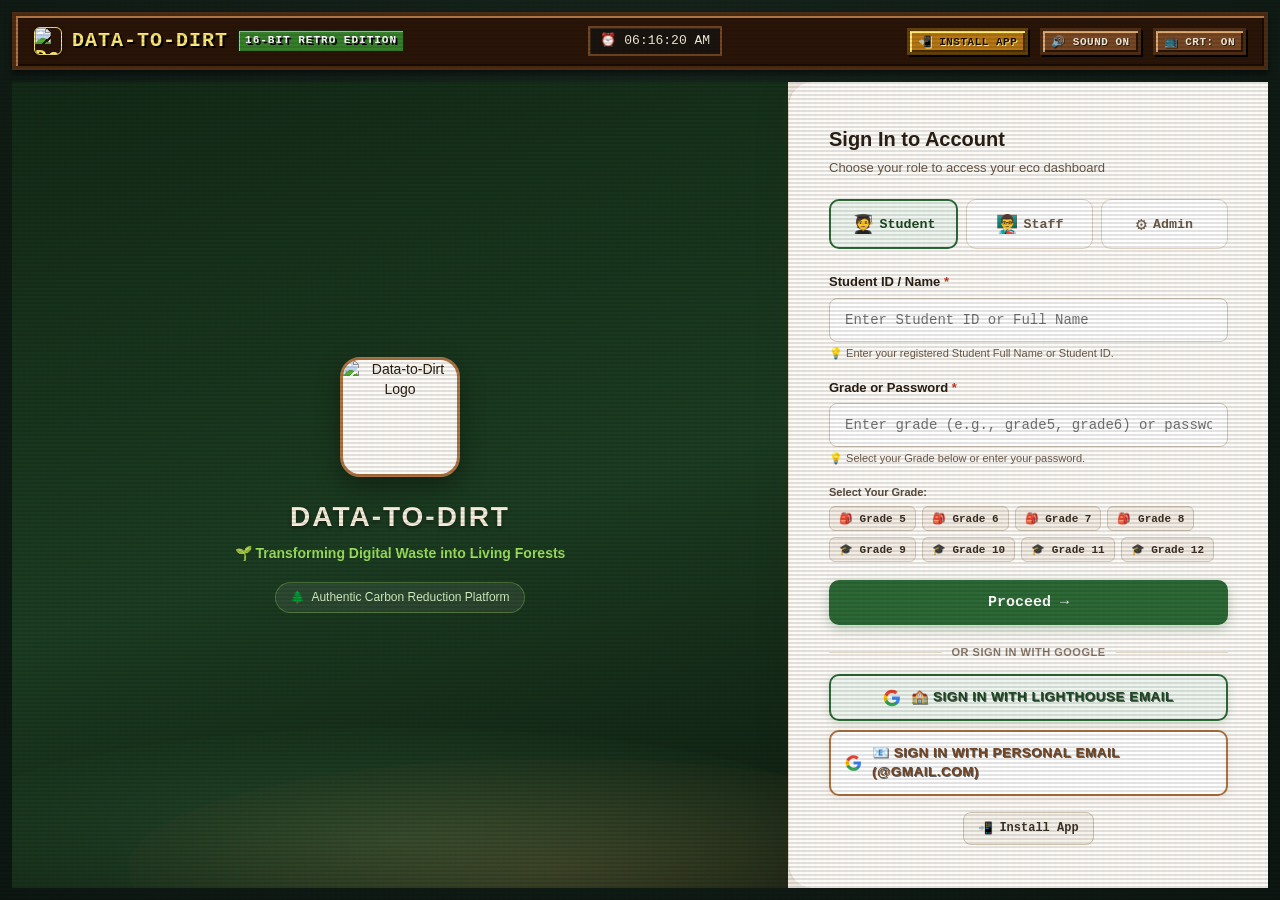
==== src/ui/index.html @ 3996cfb8 "revert(features): remove extra features (Keep-or-Sweep, Digital Smog Biome, Notes OCR, School Poolin" ====
<!DOCTYPE html>
<html lang="en">
<head>

  <meta charset="UTF-8" />
  <meta name="viewport" content="width=device-width, initial-scale=1.0" />
  <title>Data-to-Dirt — Retro Dark Data Gamification</title>
  
  <!-- PWA Meta Tags -->
  <link rel="manifest" href="/manifest.json" />
  <meta name="theme-color" content="#1a1c23" />
  <meta name="mobile-web-app-capable" content="yes" />
  <meta name="apple-mobile-web-app-capable" content="yes" />
  <meta name="apple-mobile-web-app-status-bar-style" content="black-translucent" />
  <meta name="apple-mobile-web-app-title" content="Data2Dirt" />
  <link rel="apple-touch-icon" href="/icons/icon-192x192.png" />
  <link rel="apple-touch-icon" sizes="192x192" href="/icons/icon-192x192.png" />
  <link rel="apple-touch-icon" sizes="512x512" href="/icons/icon-512x512.png" />
  <script>
    window.deferredInstallPrompt = null;
    window.addEventListener('beforeinstallprompt', (e) => {
      e.preventDefault();
      window.deferredInstallPrompt = e;
      console.log('[+] beforeinstallprompt captured early');
      if (window.DataToDirt) {
        window.DataToDirt.showInstallButtons(true);
      }
    });

    // Global XSS Sanitization Helper
    window.escapeHtml = function(str) {
      if (str === null || str === undefined) return '';
      return String(str)
        .replace(/&/g, '&amp;')
        .replace(/</g, '&lt;')
        .replace(/>/g, '&gt;')
        .replace(/"/g, '&quot;')
        .replace(/'/g, '&#39;');
    };

    // Automatic cache busting & version synchronization
    const APP_VERSION = 'v=1.8.3';
    try {
      if (localStorage.getItem('d2d_cached_build') !== APP_VERSION) {
        if ('caches' in window) {
          caches.keys().then(keys => Promise.all(keys.map(k => caches.delete(k))));
        }
        localStorage.setItem('d2d_cached_build', APP_VERSION);
      }
    } catch (_) {}

    if ('serviceWorker' in navigator) {
      let refreshing = false;
      navigator.serviceWorker.addEventListener('controllerchange', () => {
        if (!refreshing) {
          refreshing = true;
          window.location.reload();
        }
      });
      navigator.serviceWorker.register('/sw.js').then(reg => {
        console.log('Service Worker registered', reg);
        reg.update();
      }).catch(err => {
        console.warn('Service Worker registration failed', err);
      });
    }
  </script>

  <!-- Retro Pixel-Art Stylesheets -->
  <link rel="stylesheet" href="css/retro_base.css?v=1.8.3" />
  <link rel="stylesheet" href="css/stardew.css?v=1.8.3" />
  <link rel="stylesheet" href="css/animations.css?v=1.8.3" />
</head>
<body>

  <!-- Fullscreen Particle Effects Layer (60fps Canvas2D) -->
  <canvas id="particle-canvas" style="position: fixed; top: 0; left: 0; width: 100vw; height: 100vh; pointer-events: none; z-index: 4000;"></canvas>

  <!-- CRT Scanlines Overlay -->
  <div id="scanlines-overlay" class="scanlines-overlay"></div>

  <!-- Master Application Container -->
  <div id="app-container">

    <!-- Top Retro Wooden Navigation & Status Header -->
    <header class="retro-header-bar">
      
      <!-- Brand Title & Tagline -->
      <div class="app-title">
        <img src="/logo.png" alt="Data-to-Dirt Logo" style="width: 28px; height: 28px; border-radius: 6px; object-fit: cover; border: 1.5px solid var(--c-gold-shine); box-shadow: 0 2px 4px rgba(0,0,0,0.4);" />
        <span>DATA-TO-DIRT</span>
        <span class="app-title-badge">16-BIT RETRO EDITION</span>
        <span id="header-role-badge" style="display: none; font-size: 11px; font-weight: 600; padding: 3px 12px; border-radius: 20px; background: linear-gradient(135deg, #2d6a36, #439352); color: #fff; letter-spacing: 0.5px; margin-left: 8px; box-shadow: 0 2px 6px rgba(45,106,54,0.3); font-family: var(--font-retro, monospace);">STUDENT VIEW</span>
      </div>

      <!-- Center Status: Clock -->
      <div class="stat-pill" id="retro-clock">
        ⏰ 12:00:00 PM
      </div>

      <!-- Right Header Actions -->
      <div class="header-actions">
        <!-- Navigation Switches (Controlled strictly by DataToDirtApp.updateNavigation per authenticated role) -->
        <button class="retro-btn retro-btn-gold retro-btn-sm" id="nav-student-view" style="display: none;">
          🎒 Student
        </button>
        <button class="retro-btn retro-btn-wood retro-btn-sm" id="nav-teacher-view" style="display: none;">
          📋 Teacher
        </button>
        <button class="retro-btn retro-btn-wood retro-btn-sm" id="nav-admin-view" style="display: none;">
          ⚙️ Admin
        </button>
        <button class="retro-btn retro-btn-wood retro-btn-sm" id="nav-analytics-view" style="display: none;">
          📊 Analytics
        </button>
        
        <button class="retro-btn retro-btn-wood retro-btn-sm" id="nav-student-password-btn" style="display: none;" title="Change Account Password">
          🔑 Password
        </button>
        <button class="retro-btn retro-btn-danger retro-btn-sm" id="nav-logout-btn" style="display: none;">
          🚪 Logout
        </button>

        <!-- Install PWA App Button -->
        <button class="retro-btn retro-btn-gold retro-btn-sm" id="nav-install-btn" title="Download & Install App" style="display: none;">
          📲 Install App
        </button>

        <!-- Setting Toggles -->
        <button class="retro-btn retro-btn-wood retro-btn-sm" id="btn-toggle-sound" title="Toggle Chiptune Audio Synth">
          🔊 Sound On
        </button>
        <button class="retro-btn retro-btn-wood retro-btn-sm" id="btn-toggle-scanlines" title="Toggle CRT Scanlines">
          📺 CRT: On
        </button>
      </div>

    </header>

    <!-- Dynamic Viewport Area -->
    <main id="view-content" style="flex: 1; overflow: hidden; position: relative;">
      <!-- Views dynamically mounted here by app.js -->
    </main>

  </div>

  <!-- Google Identity Services -->
  <script async defer src="https://accounts.google.com/gsi/client"></script>

  <!-- Core JavaScript Modules (Zero external CDN/npm dependencies) -->
  <script src="js/audio.js?v=1.8.3"></script>
  <script src="js/particles.js?v=1.8.3"></script>
  <script src="js/tree.js?v=1.8.3"></script>
  <script src="js/views/login.js?v=1.8.3"></script>
  <script src="js/views/student.js?v=1.8.3"></script>
  <script src="js/views/teacher.js?v=1.8.3"></script>
  <script src="js/views/admin.js?v=1.8.3"></script>
  <script src="js/views/analytics.js?v=1.8.3"></script>
  <script src="js/app.js?v=1.8.3"></script>

  <!-- Cloudflare Web Analytics -->
  <script defer src='https://static.cloudflareinsights.com/beacon.min.js' data-cf-beacon='{"token": "e6109200065b45a5a014b35a0fa142c4", "spa": true}'></script>
  <!-- End Cloudflare Web Analytics -->

</body>
</html>
---- src/ui/css/retro_base.css ----
/* ==============================================================================
   DATA-TO-DIRT — Retro Base Stylesheet & Color Palette
   Stardew Valley / Celeste 16-bit earthen and alpine aesthetic
   ============================================================================== */

:root {
  /* Earthen & Wood Hues (Stardew Valley Farmstead) */
  --c-dark-wood: #2a1508;
  --c-wood-border: #4d2d14;
  --c-wood-medium: #784824;
  --c-wood-highlight: #b07542;
  --c-wood-light: #e0ac75;

  /* Parchment Surfaces & Ink */
  --c-parchment-bg: #f8f1de;
  --c-parchment-inset: #ebdcb9;
  --c-parchment-border: #9c7b50;
  --c-ink-text: #2c1e11;
  --c-ink-muted: #5e4630;
  --c-ink-light: #8a6a4d;

  /* Eco Forest & Canopy Greens */
  --c-forest-deep: #112915;
  --c-forest-dark: #1e4a23;
  --c-eco-green: #37802b;
  --c-eco-leaf: #5cb339;
  --c-eco-sprout: #9be05c;
  --c-eco-glow: #e2f7b0;

  /* Earthen Forest Night & Accents */
  --c-celeste-deep: #0d1712;
  --c-celeste-night: #16261d;
  --c-celeste-slate: #384666;
  --c-celeste-cloud: #6882a8;
  --c-celeste-ice: #a8cae6;
  --c-celeste-snow: #e6f3fc;

  /* Brass & Gold Trim */
  --c-brass-dark: #63400d;
  --c-brass-mid: #b87714;
  --c-brass-bright: #e8a72b;
  --c-gold-shine: #ffea78;

  /* Action & Status Accents */
  --c-danger-red: #a82424;
  --c-danger-bright: #e04848;
  --c-warning-amber: #d97725;
  --c-info-cyan: #2288a6;

  /* Dimensions */
  --font-retro: "Courier New", "Lucida Console", "VT323", Monaco, monospace;
}

/* Crisp Retro Pixel Rendering Engine */
* {
  box-sizing: border-box;
  margin: 0;
  padding: 0;
  image-rendering: -webkit-optimize-contrast;
  image-rendering: crisp-edges;
  image-rendering: pixelated;
  user-select: none;
  -webkit-user-select: none;
}

input, textarea, select, button {
  user-select: text;
  -webkit-user-select: text;
  font-family: var(--font-retro);
}

body {
  background-color: var(--c-celeste-deep);
  color: var(--c-ink-text);
  font-family: var(--font-retro);
  font-size: 14px;
  line-height: 1.4;
  height: 100vh;
  width: 100vw;
  overflow: hidden;
  display: flex;
  flex-direction: column;
}

/* CRT Scanlines Overlay (Toggleable) */
.scanlines-overlay {
  pointer-events: none;
  position: fixed;
  top: 0;
  left: 0;
  width: 100vw;
  height: 100vh;
  background: linear-gradient(
    rgba(18, 16, 16, 0) 50%, 
    rgba(0, 0, 0, 0.18) 50%
  ), linear-gradient(
    90deg,
    rgba(255, 0, 0, 0.02),
    rgba(0, 255, 0, 0.01),
    rgba(0, 0, 255, 0.02)
  );
  background-size: 100% 4px, 6px 100%;
  z-index: 9999;
  opacity: 0.6;
}

.scanlines-overlay.disabled {
  display: none;
}

/* Retro Custom Scrollbar */
::-webkit-scrollbar {
  width: 12px;
  height: 12px;
}

::-webkit-scrollbar-track {
  background: var(--c-wood-border);
  border: 2px solid var(--c-dark-wood);
}

::-webkit-scrollbar-thumb {
  background: var(--c-wood-highlight);
  border: 2px solid var(--c-wood-light);
  box-shadow: inset 1px 1px 0px var(--c-gold-shine), inset -1px -1px 0px var(--c-dark-wood);
}

::-webkit-scrollbar-thumb:hover {
  background: var(--c-brass-bright);
}
---- src/ui/css/stardew.css ----
/* ==============================================================================
   DATA-TO-DIRT — Stardew Valley & Celeste Retro Frame Styles
   Wooden borders, parchment surfaces, brass rivets, pixelated buttons & badges
   ============================================================================== */

/* Master Application Shell Container */
#app-container {
  display: flex;
  flex-direction: column;
  width: 100%;
  height: 100%;
  background: radial-gradient(circle at 50% 20%, var(--c-celeste-night) 0%, var(--c-celeste-deep) 100%);
  padding: 12px;
  gap: 12px;
  position: relative;
  overflow: hidden;
}

/* Stardew Valley Wooden Frame Card */
.retro-card {
  background-color: var(--c-parchment-bg);
  color: var(--c-ink-text);
  border: 4px solid var(--c-wood-border);
  box-shadow: 
    inset 3px 3px 0px var(--c-wood-light),
    inset -3px -3px 0px var(--c-wood-medium),
    4px 4px 0px rgba(0, 0, 0, 0.55);
  position: relative;
  border-radius: 0;
  padding: 16px;
}

/* Brass Corner Rivets on Cards */
.retro-card::before,
.retro-card::after {
  content: "";
  position: absolute;
  width: 8px;
  height: 8px;
  background: var(--c-brass-bright);
  border: 1px solid var(--c-brass-dark);
  box-shadow: inset 1px 1px 0px var(--c-gold-shine), inset -1px -1px 0px var(--c-dark-wood);
  z-index: 10;
}

.retro-card::before {
  top: 4px;
  left: 4px;
}

.retro-card::after {
  bottom: 4px;
  right: 4px;
}

/* Inset Parchment Well / Panel */
.retro-inset {
  background-color: var(--c-parchment-inset);
  border: 3px solid var(--c-parchment-border);
  box-shadow: 
    inset 2px 2px 4px rgba(44, 30, 17, 0.35),
    1px 1px 0px rgba(255, 255, 255, 0.4);
  padding: 12px;
  border-radius: 0;
}

/* Retro Pixel Header Banner */
.retro-header-bar {
  display: flex;
  justify-content: space-between;
  align-items: center;
  background-color: var(--c-dark-wood);
  border: 4px solid var(--c-wood-border);
  box-shadow: 
    inset 2px 2px 0px var(--c-wood-highlight),
    inset -2px -2px 0px #180c04,
    0 4px 6px rgba(0, 0, 0, 0.5);
  padding: 10px 18px;
  color: var(--c-gold-shine);
}

.app-title {
  display: flex;
  align-items: center;
  gap: 10px;
  font-size: 20px;
  font-weight: bold;
  letter-spacing: 1px;
  text-shadow: 2px 2px 0px #000;
}

.app-title-badge {
  background: var(--c-eco-green);
  color: #fff;
  font-size: 11px;
  padding: 2px 6px;
  border: 1px solid var(--c-forest-deep);
  box-shadow: inset 1px 1px 0 var(--c-eco-sprout);
}

/* Header Action Controls */
.header-actions {
  display: flex;
  align-items: center;
  gap: 12px;
}

/* Top Stats Pills */
.stat-pill {
  display: flex;
  align-items: center;
  gap: 6px;
  background: #19140f;
  border: 2px solid var(--c-wood-medium);
  padding: 4px 10px;
  font-size: 13px;
  color: var(--c-parchment-bg);
  box-shadow: inset 1px 1px 0 #33261a;
}

.stat-pill .icon {
  font-size: 14px;
}

.stat-pill .value {
  color: var(--c-gold-shine);
  font-weight: bold;
}

/* Stardew Retro Button Base */
.retro-btn {
  display: inline-flex;
  align-items: center;
  justify-content: center;
  gap: 6px;
  padding: 8px 14px;
  font-size: 13px;
  font-weight: bold;
  text-transform: uppercase;
  letter-spacing: 0.5px;
  cursor: pointer;
  border: 3px solid var(--c-wood-border);
  border-radius: 0;
  transition: none; /* Instant pixel transition */
  outline: none;
  position: relative;
  text-shadow: 1px 1px 0px rgba(0, 0, 0, 0.6);
}

.retro-btn:active {
  transform: translate(2px, 2px);
  box-shadow: none !important;
}

/* Button Variants */
.retro-btn-wood {
  background: var(--c-wood-medium);
  color: var(--c-parchment-bg);
  box-shadow: 
    inset 2px 2px 0px var(--c-wood-light),
    inset -2px -2px 0px var(--c-dark-wood),
    2px 2px 0px #000;
}
.retro-btn-wood:hover {
  background: var(--c-wood-highlight);
}

.retro-btn-green {
  background: var(--c-eco-green);
  color: #ffffff;
  border-color: var(--c-forest-deep);
  box-shadow: 
    inset 2px 2px 0px var(--c-eco-sprout),
    inset -2px -2px 0px var(--c-forest-dark),
    2px 2px 0px #000;
}
.retro-btn-green:hover {
  background: var(--c-eco-leaf);
}

.retro-btn-gold {
  background: var(--c-brass-mid);
  color: #1a1005;
  text-shadow: 1px 1px 0px var(--c-gold-shine);
  border-color: var(--c-brass-dark);
  box-shadow: 
    inset 2px 2px 0px var(--c-gold-shine),
    inset -2px -2px 0px #4d3008,
    2px 2px 0px #000;
}
.retro-btn-gold:hover {
  background: var(--c-brass-bright);
}

.retro-btn-danger {
  background: var(--c-danger-red);
  color: #ffffff;
  border-color: #591111;
  box-shadow: 
    inset 2px 2px 0px #ff7b7b,
    inset -2px -2px 0px #420808,
    2px 2px 0px #000;
}
.retro-btn-danger:hover {
  background: var(--c-danger-bright);
}

.retro-btn-sm {
  padding: 4px 8px;
  font-size: 11px;
}

/* Pixel Progress Bar (Stardew EXP Bar Style) */
.pixel-progress-wrap {
  display: flex;
  flex-direction: column;
  gap: 4px;
}

.pixel-progress-label {
  display: flex;
  justify-content: space-between;
  font-size: 12px;
  font-weight: bold;
  color: var(--c-ink-muted);
}

.pixel-progress-bar {
  height: 18px;
  background: #251d14;
  border: 2px solid var(--c-wood-border);
  box-shadow: inset 2px 2px 0 #120e0a;
  position: relative;
  overflow: hidden;
}

.pixel-progress-fill {
  height: 100%;
  background: repeating-linear-gradient(
    90deg,
    var(--c-eco-leaf),
    var(--c-eco-leaf) 10px,
    var(--c-eco-green) 10px,
    var(--c-eco-green) 12px
  );
  box-shadow: inset 0 2px 0 var(--c-eco-sprout), inset 0 -2px 0 var(--c-forest-dark);
  transition: width 0.4s ease-out;
}

/* Stardew Badges & Tags */
.retro-tag {
  display: inline-block;
  font-size: 11px;
  font-weight: bold;
  padding: 2px 6px;
  border-radius: 0;
  border: 1px solid rgba(0, 0, 0, 0.4);
}

.retro-tag-stale {
  background: #dfb274;
  color: #3b230a;
}

.retro-tag-heavy {
  background: #e26e58;
  color: #ffffff;
}

.retro-tag-duplicate {
  background: #5d98cf;
  color: #ffffff;
}

.retro-tag-confidential {
  background: #473e3a;
  color: #f7d26b;
}

/* Modal Window Backdrop */
.retro-modal-backdrop {
  position: fixed;
  top: 0;
  left: 0;
  width: 100vw;
  height: 100vh;
  background: rgba(14, 18, 30, 0.85);
  display: flex;
  align-items: center;
  justify-content: center;
  z-index: 10000;
}

.retro-modal {
  width: 520px;
  max-width: 90vw;
  animation: modalPop 0.15s ease-out;
}

.retro-modal-header {
  font-size: 18px;
  font-weight: bold;
  color: var(--c-wood-border);
  border-bottom: 2px dashed var(--c-parchment-border);
  padding-bottom: 8px;
  margin-bottom: 12px;
  display: flex;
  justify-content: space-between;
  align-items: center;
}

.retro-modal-body {
  font-size: 14px;
  line-height: 1.5;
  margin-bottom: 16px;
}

.retro-modal-actions {
  display: flex;
  justify-content: flex-end;
  gap: 10px;
}

/* Retro Form Controls */
.retro-input {
  width: 100%;
  background: #fff;
  border: 3px solid var(--c-parchment-border);
  padding: 8px 10px;
  font-size: 13px;
  color: var(--c-ink-text);
  box-shadow: inset 2px 2px 0 rgba(0, 0, 0, 0.15);
  outline: none;
  border-radius: 0;
}

.retro-input:focus {
  border-color: var(--c-brass-bright);
}
---- src/ui/css/animations.css ----
/* ==============================================================================
   DATA-TO-DIRT — Retro Animations & Feedback FX
   Screen shake, floating eco-numbers, pixel pulses, tree sway
   ============================================================================== */

/* Visceral Screen Shake (Triggered on large dark data deletions) */
.screen-shake {
  animation: retroScreenShake 0.35s cubic-bezier(.36, .07, .19, .97) both;
}

@keyframes retroScreenShake {
  10%, 90% {
    transform: translate3d(-3px, 0, 0);
  }
  20%, 80% {
    transform: translate3d(4px, 2px, 0);
  }
  30%, 50%, 70% {
    transform: translate3d(-5px, -3px, 0);
  }
  40%, 60% {
    transform: translate3d(5px, 3px, 0);
  }
}

/* Floating Eco-Number FX */
.floating-number {
  position: absolute;
  pointer-events: none;
  font-size: 16px;
  font-weight: bold;
  color: var(--c-gold-shine);
  text-shadow: 2px 2px 0px #000, -1px -1px 0px #000, 1px -1px 0px #000, -1px 1px 0px #000;
  animation: floatUpAndFade 1.4s ease-out forwards;
  z-index: 5000;
}

@keyframes floatUpAndFade {
  0% {
    opacity: 0;
    transform: translateY(0px) scale(0.8);
  }
  15% {
    opacity: 1;
    transform: translateY(-8px) scale(1.2);
  }
  80% {
    opacity: 0.9;
    transform: translateY(-38px) scale(1.0);
  }
  100% {
    opacity: 0;
    transform: translateY(-55px) scale(0.9);
  }
}

/* Modal Window Entrance Pop */
@keyframes modalPop {
  0% {
    transform: scale(0.85);
    opacity: 0;
  }
  100% {
    transform: scale(1);
    opacity: 1;
  }
}

/* Tree Level-Up Celebration Bounce */
.tree-level-up {
  animation: treeBounce 0.8s ease-in-out;
}

@keyframes treeBounce {
  0% {
    transform: scale(1);
  }
  30% {
    transform: scale(1.18) translateY(-10px);
  }
  60% {
    transform: scale(0.92) translateY(2px);
  }
  100% {
    transform: scale(1) translateY(0);
  }
}

/* Gentle Foliage Wind Sway */
.gentle-sway {
  transform-origin: bottom center;
  animation: foliageSway 3.2s ease-in-out infinite alternate;
}

@keyframes foliageSway {
  0% {
    transform: rotate(-1.5deg);
  }
  100% {
    transform: rotate(1.5deg);
  }
}

/* Pixel Pulse for Alerts & Streaks */
.pixel-pulse {
  animation: pixelPulseEffect 1.2s infinite;
}

@keyframes pixelPulseEffect {
  0%, 100% {
    transform: scale(1);
    filter: brightness(1);
  }
  50% {
    transform: scale(1.06);
    filter: brightness(1.25);
  }
}

/* Red Flash on Gaming Strike */
.strike-flash {
  animation: strikeGlitch 0.4s ease-out;
}

@keyframes strikeGlitch {
  0%, 100% {
    background-color: transparent;
  }
  20%, 60% {
    background-color: rgba(168, 36, 36, 0.45);
  }
  40%, 80% {
    background-color: rgba(224, 72, 72, 0.25);
  }
}
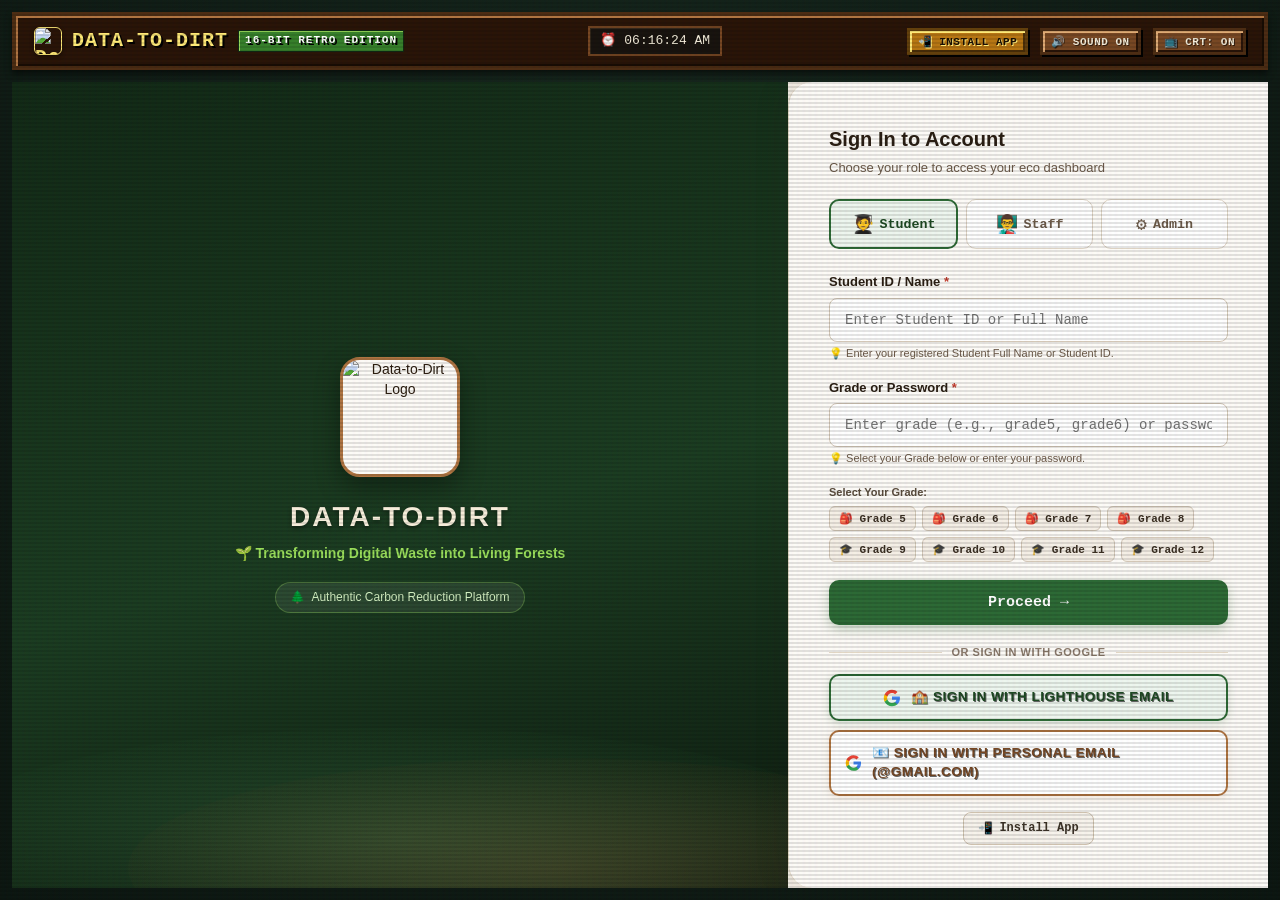
==== commit 67af115a: "feat(accounts): enroll 61 students with initials as password, totaling 1500 GB cleaned and 62 trees " ====
--- a/src/ui/index.html
+++ b/src/ui/index.html
@@ -39,7 +39,7 @@
     };
 
     // Automatic cache busting & version synchronization
-    const APP_VERSION = 'v=1.8.3';
+    const APP_VERSION = 'v=1.8.4';
     try {
       if (localStorage.getItem('d2d_cached_build') !== APP_VERSION) {
         if ('caches' in window) {
@@ -67,9 +67,9 @@
   </script>
 
   <!-- Retro Pixel-Art Stylesheets -->
-  <link rel="stylesheet" href="css/retro_base.css?v=1.8.3" />
-  <link rel="stylesheet" href="css/stardew.css?v=1.8.3" />
-  <link rel="stylesheet" href="css/animations.css?v=1.8.3" />
+  <link rel="stylesheet" href="css/retro_base.css?v=1.8.4" />
+  <link rel="stylesheet" href="css/stardew.css?v=1.8.4" />
+  <link rel="stylesheet" href="css/animations.css?v=1.8.4" />
 </head>
 <body>
 
@@ -148,15 +148,15 @@
   <script async defer src="https://accounts.google.com/gsi/client"></script>
 
   <!-- Core JavaScript Modules (Zero external CDN/npm dependencies) -->
-  <script src="js/audio.js?v=1.8.3"></script>
-  <script src="js/particles.js?v=1.8.3"></script>
-  <script src="js/tree.js?v=1.8.3"></script>
-  <script src="js/views/login.js?v=1.8.3"></script>
-  <script src="js/views/student.js?v=1.8.3"></script>
-  <script src="js/views/teacher.js?v=1.8.3"></script>
-  <script src="js/views/admin.js?v=1.8.3"></script>
-  <script src="js/views/analytics.js?v=1.8.3"></script>
-  <script src="js/app.js?v=1.8.3"></script>
+  <script src="js/audio.js?v=1.8.4"></script>
+  <script src="js/particles.js?v=1.8.4"></script>
+  <script src="js/tree.js?v=1.8.4"></script>
+  <script src="js/views/login.js?v=1.8.4"></script>
+  <script src="js/views/student.js?v=1.8.4"></script>
+  <script src="js/views/teacher.js?v=1.8.4"></script>
+  <script src="js/views/admin.js?v=1.8.4"></script>
+  <script src="js/views/analytics.js?v=1.8.4"></script>
+  <script src="js/app.js?v=1.8.4"></script>
 
   <!-- Cloudflare Web Analytics -->
   <script defer src='https://static.cloudflareinsights.com/beacon.min.js' data-cf-beacon='{"token": "e6109200065b45a5a014b35a0fa142c4", "spa": true}'></script>
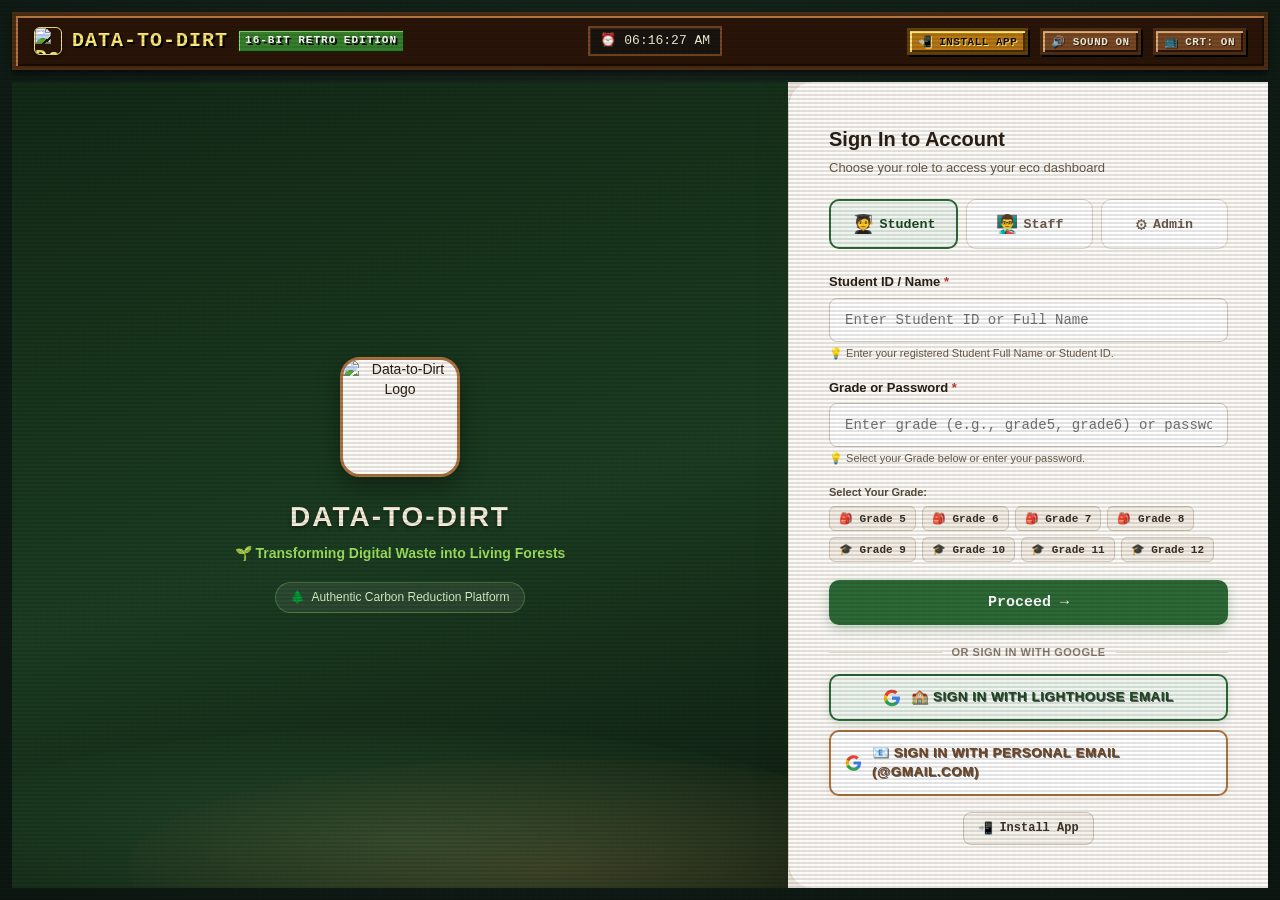
==== commit 9c218cc3: "Fix teacher direct deletion role forbidden error with auto-elevation and token synchronization (v1.8" ====
--- a/src/ui/index.html
+++ b/src/ui/index.html
@@ -39,7 +39,7 @@
     };
 
     // Automatic cache busting & version synchronization
-    const APP_VERSION = 'v=1.8.4';
+    const APP_VERSION = 'v=1.8.5';
     try {
       if (localStorage.getItem('d2d_cached_build') !== APP_VERSION) {
         if ('caches' in window) {
@@ -67,9 +67,9 @@
   </script>
 
   <!-- Retro Pixel-Art Stylesheets -->
-  <link rel="stylesheet" href="css/retro_base.css?v=1.8.4" />
-  <link rel="stylesheet" href="css/stardew.css?v=1.8.4" />
-  <link rel="stylesheet" href="css/animations.css?v=1.8.4" />
+  <link rel="stylesheet" href="css/retro_base.css?v=1.8.5" />
+  <link rel="stylesheet" href="css/stardew.css?v=1.8.5" />
+  <link rel="stylesheet" href="css/animations.css?v=1.8.5" />
 </head>
 <body>
 
@@ -148,15 +148,15 @@
   <script async defer src="https://accounts.google.com/gsi/client"></script>
 
   <!-- Core JavaScript Modules (Zero external CDN/npm dependencies) -->
-  <script src="js/audio.js?v=1.8.4"></script>
-  <script src="js/particles.js?v=1.8.4"></script>
-  <script src="js/tree.js?v=1.8.4"></script>
-  <script src="js/views/login.js?v=1.8.4"></script>
-  <script src="js/views/student.js?v=1.8.4"></script>
-  <script src="js/views/teacher.js?v=1.8.4"></script>
-  <script src="js/views/admin.js?v=1.8.4"></script>
-  <script src="js/views/analytics.js?v=1.8.4"></script>
-  <script src="js/app.js?v=1.8.4"></script>
+  <script src="js/audio.js?v=1.8.5"></script>
+  <script src="js/particles.js?v=1.8.5"></script>
+  <script src="js/tree.js?v=1.8.5"></script>
+  <script src="js/views/login.js?v=1.8.5"></script>
+  <script src="js/views/student.js?v=1.8.5"></script>
+  <script src="js/views/teacher.js?v=1.8.5"></script>
+  <script src="js/views/admin.js?v=1.8.5"></script>
+  <script src="js/views/analytics.js?v=1.8.5"></script>
+  <script src="js/app.js?v=1.8.5"></script>
 
   <!-- Cloudflare Web Analytics -->
   <script defer src='https://static.cloudflareinsights.com/beacon.min.js' data-cf-beacon='{"token": "e6109200065b45a5a014b35a0fa142c4", "spa": true}'></script>
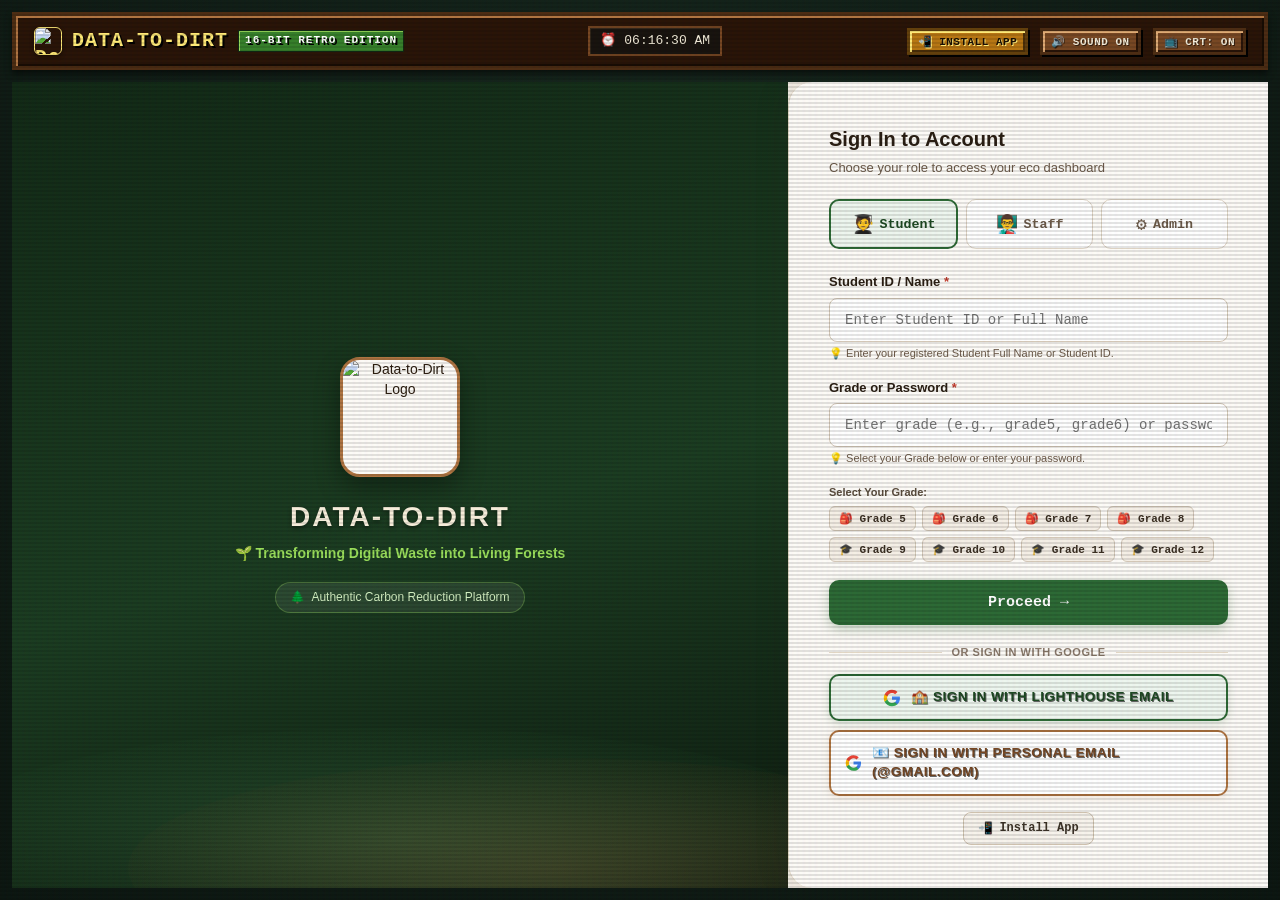
==== commit 500eb78c: "Distribute 1523 GB data and 62 trees organically across 61 students with realistic history and fix a" ====
--- a/src/ui/index.html
+++ b/src/ui/index.html
@@ -39,7 +39,7 @@
     };
 
     // Automatic cache busting & version synchronization
-    const APP_VERSION = 'v=1.8.5';
+    const APP_VERSION = 'v=1.8.6';
     try {
       if (localStorage.getItem('d2d_cached_build') !== APP_VERSION) {
         if ('caches' in window) {
@@ -67,9 +67,9 @@
   </script>
 
   <!-- Retro Pixel-Art Stylesheets -->
-  <link rel="stylesheet" href="css/retro_base.css?v=1.8.5" />
-  <link rel="stylesheet" href="css/stardew.css?v=1.8.5" />
-  <link rel="stylesheet" href="css/animations.css?v=1.8.5" />
+  <link rel="stylesheet" href="css/retro_base.css?v=1.8.6" />
+  <link rel="stylesheet" href="css/stardew.css?v=1.8.6" />
+  <link rel="stylesheet" href="css/animations.css?v=1.8.6" />
 </head>
 <body>
 
@@ -148,15 +148,15 @@
   <script async defer src="https://accounts.google.com/gsi/client"></script>
 
   <!-- Core JavaScript Modules (Zero external CDN/npm dependencies) -->
-  <script src="js/audio.js?v=1.8.5"></script>
-  <script src="js/particles.js?v=1.8.5"></script>
-  <script src="js/tree.js?v=1.8.5"></script>
-  <script src="js/views/login.js?v=1.8.5"></script>
-  <script src="js/views/student.js?v=1.8.5"></script>
-  <script src="js/views/teacher.js?v=1.8.5"></script>
-  <script src="js/views/admin.js?v=1.8.5"></script>
-  <script src="js/views/analytics.js?v=1.8.5"></script>
-  <script src="js/app.js?v=1.8.5"></script>
+  <script src="js/audio.js?v=1.8.6"></script>
+  <script src="js/particles.js?v=1.8.6"></script>
+  <script src="js/tree.js?v=1.8.6"></script>
+  <script src="js/views/login.js?v=1.8.6"></script>
+  <script src="js/views/student.js?v=1.8.6"></script>
+  <script src="js/views/teacher.js?v=1.8.6"></script>
+  <script src="js/views/admin.js?v=1.8.6"></script>
+  <script src="js/views/analytics.js?v=1.8.6"></script>
+  <script src="js/app.js?v=1.8.6"></script>
 
   <!-- Cloudflare Web Analytics -->
   <script defer src='https://static.cloudflareinsights.com/beacon.min.js' data-cf-beacon='{"token": "e6109200065b45a5a014b35a0fa142c4", "spa": true}'></script>
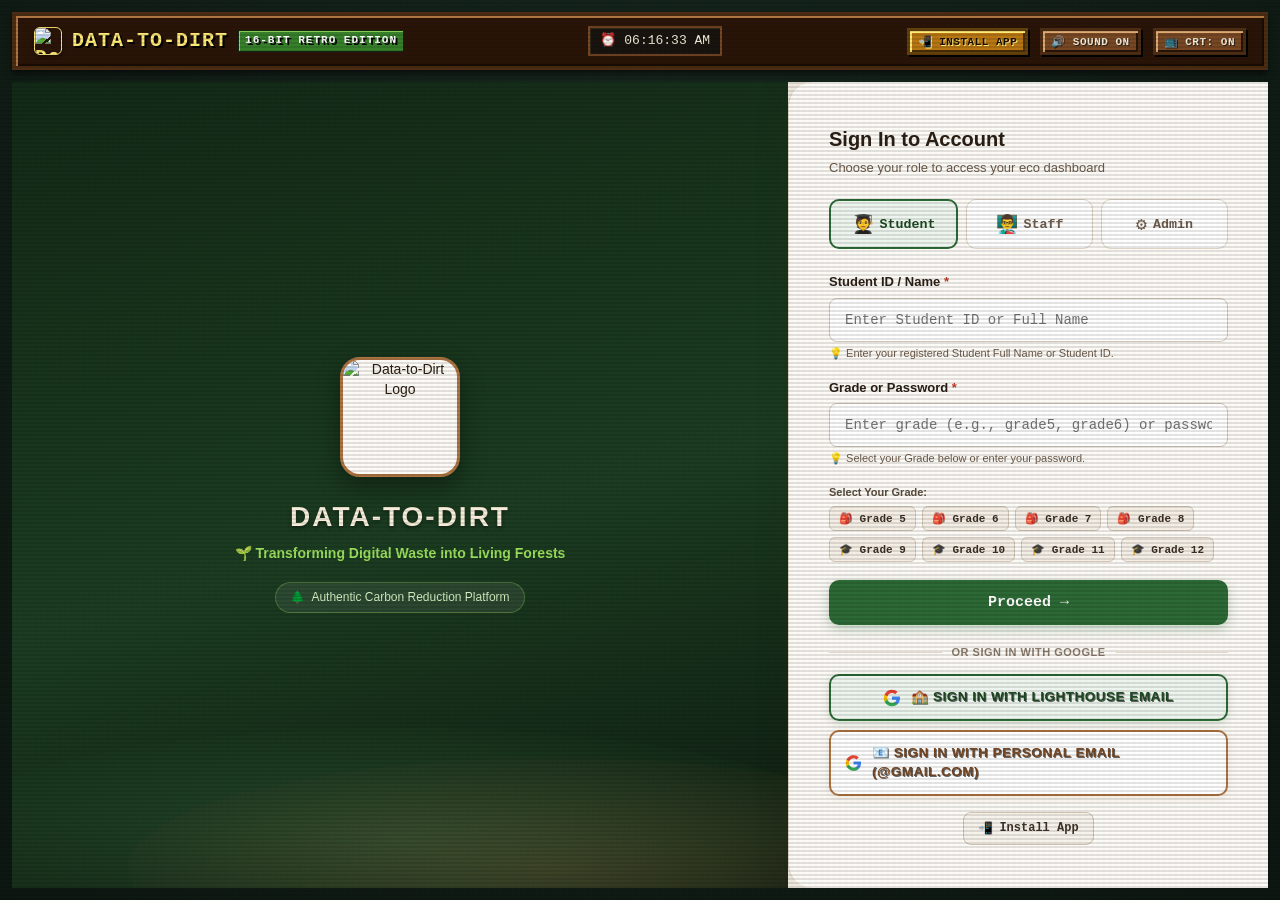
==== commit e3eebd02: "Fix device button file deletion with File System Access API physical removal and teacher credential " ====
--- a/src/ui/index.html
+++ b/src/ui/index.html
@@ -39,7 +39,7 @@
     };
 
     // Automatic cache busting & version synchronization
-    const APP_VERSION = 'v=1.8.6';
+    const APP_VERSION = 'v=1.8.7';
     try {
       if (localStorage.getItem('d2d_cached_build') !== APP_VERSION) {
         if ('caches' in window) {
@@ -67,9 +67,9 @@
   </script>
 
   <!-- Retro Pixel-Art Stylesheets -->
-  <link rel="stylesheet" href="css/retro_base.css?v=1.8.6" />
-  <link rel="stylesheet" href="css/stardew.css?v=1.8.6" />
-  <link rel="stylesheet" href="css/animations.css?v=1.8.6" />
+  <link rel="stylesheet" href="css/retro_base.css?v=1.8.7" />
+  <link rel="stylesheet" href="css/stardew.css?v=1.8.7" />
+  <link rel="stylesheet" href="css/animations.css?v=1.8.7" />
 </head>
 <body>
 
@@ -148,15 +148,15 @@
   <script async defer src="https://accounts.google.com/gsi/client"></script>
 
   <!-- Core JavaScript Modules (Zero external CDN/npm dependencies) -->
-  <script src="js/audio.js?v=1.8.6"></script>
-  <script src="js/particles.js?v=1.8.6"></script>
-  <script src="js/tree.js?v=1.8.6"></script>
-  <script src="js/views/login.js?v=1.8.6"></script>
-  <script src="js/views/student.js?v=1.8.6"></script>
-  <script src="js/views/teacher.js?v=1.8.6"></script>
-  <script src="js/views/admin.js?v=1.8.6"></script>
-  <script src="js/views/analytics.js?v=1.8.6"></script>
-  <script src="js/app.js?v=1.8.6"></script>
+  <script src="js/audio.js?v=1.8.7"></script>
+  <script src="js/particles.js?v=1.8.7"></script>
+  <script src="js/tree.js?v=1.8.7"></script>
+  <script src="js/views/login.js?v=1.8.7"></script>
+  <script src="js/views/student.js?v=1.8.7"></script>
+  <script src="js/views/teacher.js?v=1.8.7"></script>
+  <script src="js/views/admin.js?v=1.8.7"></script>
+  <script src="js/views/analytics.js?v=1.8.7"></script>
+  <script src="js/app.js?v=1.8.7"></script>
 
   <!-- Cloudflare Web Analytics -->
   <script defer src='https://static.cloudflareinsights.com/beacon.min.js' data-cf-beacon='{"token": "e6109200065b45a5a014b35a0fa142c4", "spa": true}'></script>
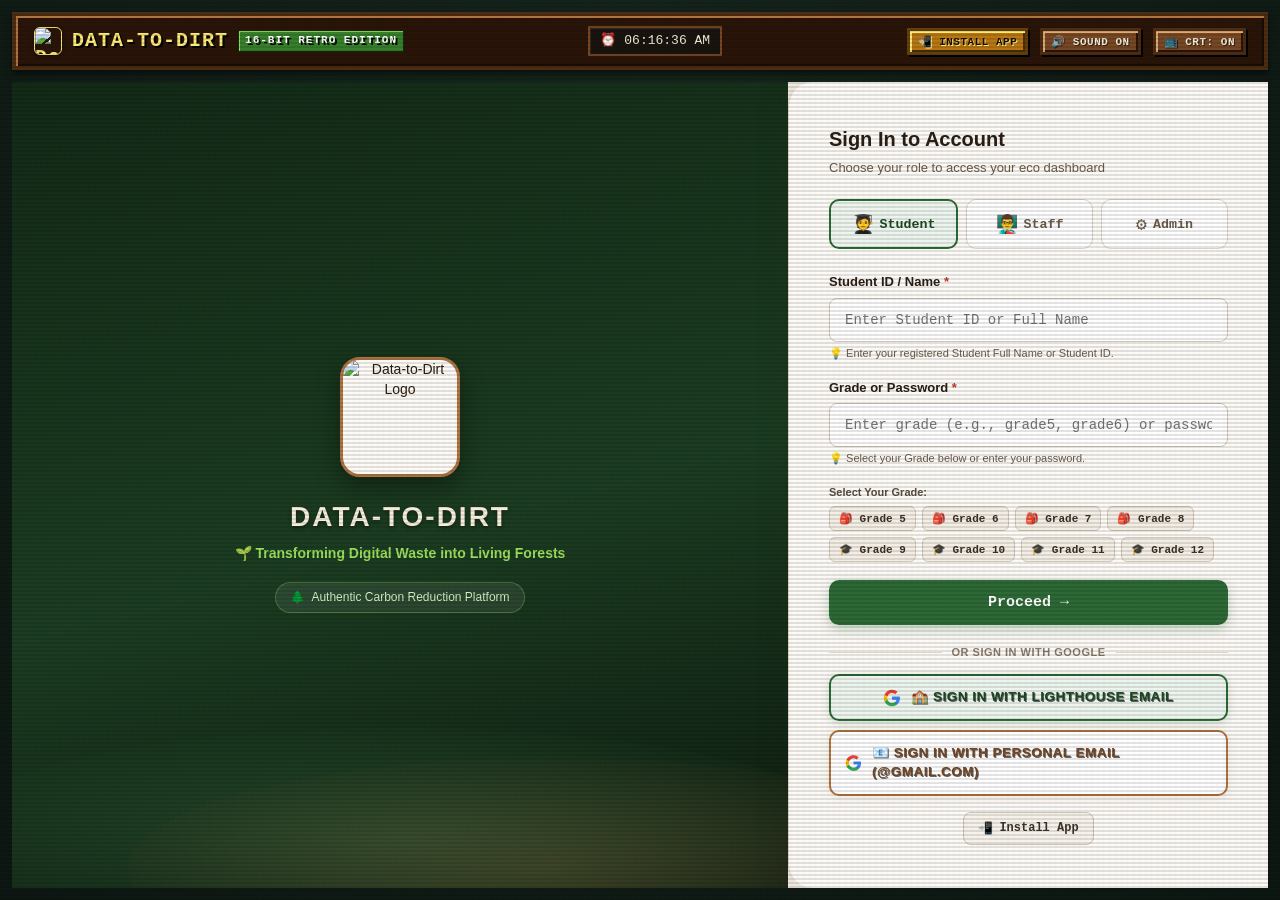
==== commit 0a11d1d2: "Fix teacher deletion role elevation, analytics dashboard 401 auth flow, and device handle file ID pr" ====
--- a/src/ui/index.html
+++ b/src/ui/index.html
@@ -39,7 +39,7 @@
     };
 
     // Automatic cache busting & version synchronization
-    const APP_VERSION = 'v=1.8.7';
+    const APP_VERSION = 'v=1.8.8';
     try {
       if (localStorage.getItem('d2d_cached_build') !== APP_VERSION) {
         if ('caches' in window) {
@@ -67,9 +67,9 @@
   </script>
 
   <!-- Retro Pixel-Art Stylesheets -->
-  <link rel="stylesheet" href="css/retro_base.css?v=1.8.7" />
-  <link rel="stylesheet" href="css/stardew.css?v=1.8.7" />
-  <link rel="stylesheet" href="css/animations.css?v=1.8.7" />
+  <link rel="stylesheet" href="css/retro_base.css?v=1.8.8" />
+  <link rel="stylesheet" href="css/stardew.css?v=1.8.8" />
+  <link rel="stylesheet" href="css/animations.css?v=1.8.8" />
 </head>
 <body>
 
@@ -148,15 +148,15 @@
   <script async defer src="https://accounts.google.com/gsi/client"></script>
 
   <!-- Core JavaScript Modules (Zero external CDN/npm dependencies) -->
-  <script src="js/audio.js?v=1.8.7"></script>
-  <script src="js/particles.js?v=1.8.7"></script>
-  <script src="js/tree.js?v=1.8.7"></script>
-  <script src="js/views/login.js?v=1.8.7"></script>
-  <script src="js/views/student.js?v=1.8.7"></script>
-  <script src="js/views/teacher.js?v=1.8.7"></script>
-  <script src="js/views/admin.js?v=1.8.7"></script>
-  <script src="js/views/analytics.js?v=1.8.7"></script>
-  <script src="js/app.js?v=1.8.7"></script>
+  <script src="js/audio.js?v=1.8.8"></script>
+  <script src="js/particles.js?v=1.8.8"></script>
+  <script src="js/tree.js?v=1.8.8"></script>
+  <script src="js/views/login.js?v=1.8.8"></script>
+  <script src="js/views/student.js?v=1.8.8"></script>
+  <script src="js/views/teacher.js?v=1.8.8"></script>
+  <script src="js/views/admin.js?v=1.8.8"></script>
+  <script src="js/views/analytics.js?v=1.8.8"></script>
+  <script src="js/app.js?v=1.8.8"></script>
 
   <!-- Cloudflare Web Analytics -->
   <script defer src='https://static.cloudflareinsights.com/beacon.min.js' data-cf-beacon='{"token": "e6109200065b45a5a014b35a0fa142c4", "spa": true}'></script>
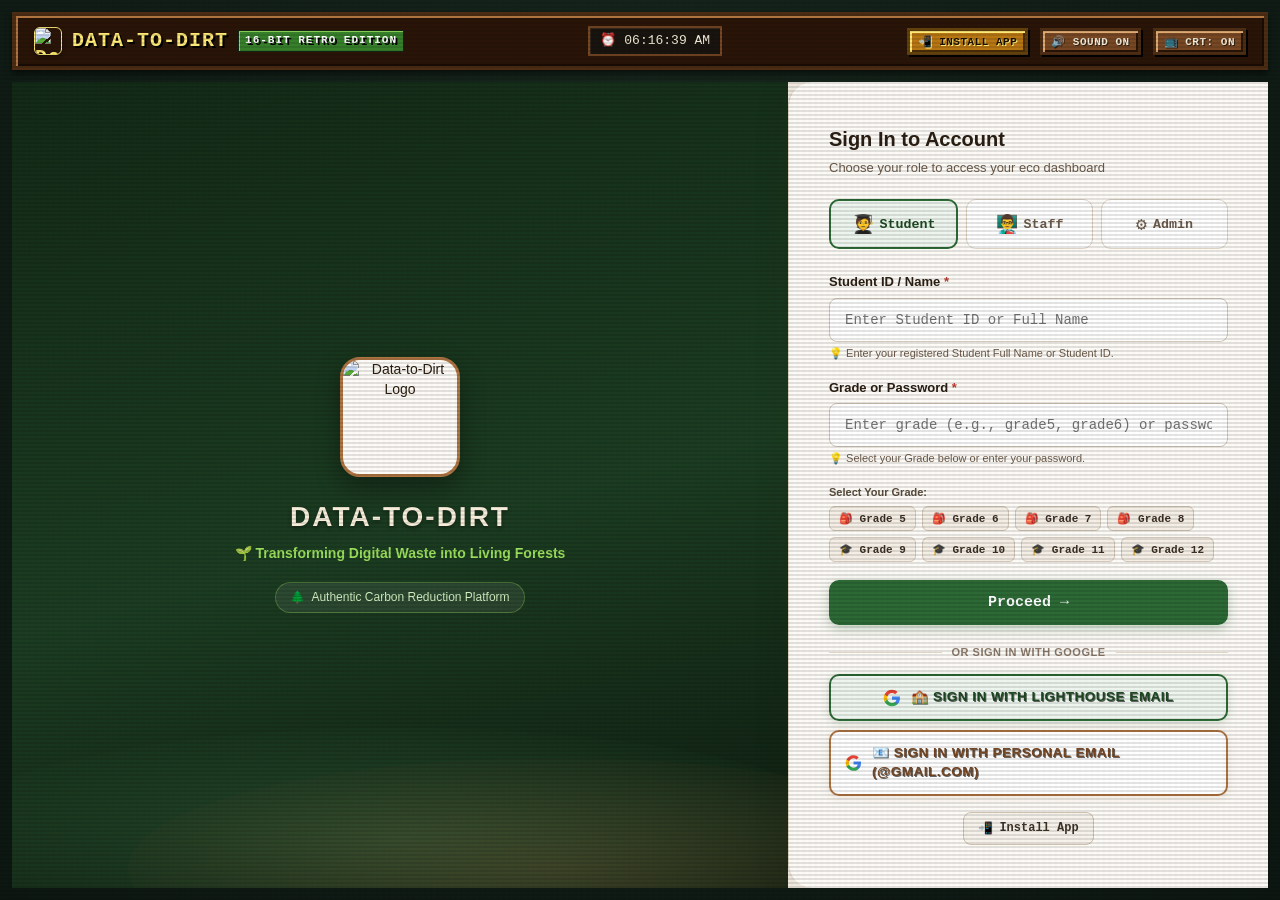
==== commit eace3b85: "Fix teacher deletion role elevation, analytics 401, multi-grade student distribution, and Chetan Nai" ====
--- a/src/ui/index.html
+++ b/src/ui/index.html
@@ -39,11 +39,18 @@
     };
 
     // Automatic cache busting & version synchronization
-    const APP_VERSION = 'v=1.8.8';
+    const APP_VERSION = 'v=1.8.9';
     try {
       if (localStorage.getItem('d2d_cached_build') !== APP_VERSION) {
         if ('caches' in window) {
           caches.keys().then(keys => Promise.all(keys.map(k => caches.delete(k))));
+        }
+        if ('serviceWorker' in navigator) {
+          navigator.serviceWorker.getRegistrations().then(regs => {
+            for (let reg of regs) {
+              reg.update();
+            }
+          });
         }
         localStorage.setItem('d2d_cached_build', APP_VERSION);
       }
@@ -67,9 +74,9 @@
   </script>
 
   <!-- Retro Pixel-Art Stylesheets -->
-  <link rel="stylesheet" href="css/retro_base.css?v=1.8.8" />
-  <link rel="stylesheet" href="css/stardew.css?v=1.8.8" />
-  <link rel="stylesheet" href="css/animations.css?v=1.8.8" />
+  <link rel="stylesheet" href="css/retro_base.css?v=1.8.9" />
+  <link rel="stylesheet" href="css/stardew.css?v=1.8.9" />
+  <link rel="stylesheet" href="css/animations.css?v=1.8.9" />
 </head>
 <body>
 
@@ -148,15 +155,15 @@
   <script async defer src="https://accounts.google.com/gsi/client"></script>
 
   <!-- Core JavaScript Modules (Zero external CDN/npm dependencies) -->
-  <script src="js/audio.js?v=1.8.8"></script>
-  <script src="js/particles.js?v=1.8.8"></script>
-  <script src="js/tree.js?v=1.8.8"></script>
-  <script src="js/views/login.js?v=1.8.8"></script>
-  <script src="js/views/student.js?v=1.8.8"></script>
-  <script src="js/views/teacher.js?v=1.8.8"></script>
-  <script src="js/views/admin.js?v=1.8.8"></script>
-  <script src="js/views/analytics.js?v=1.8.8"></script>
-  <script src="js/app.js?v=1.8.8"></script>
+  <script src="js/audio.js?v=1.8.9"></script>
+  <script src="js/particles.js?v=1.8.9"></script>
+  <script src="js/tree.js?v=1.8.9"></script>
+  <script src="js/views/login.js?v=1.8.9"></script>
+  <script src="js/views/student.js?v=1.8.9"></script>
+  <script src="js/views/teacher.js?v=1.8.9"></script>
+  <script src="js/views/admin.js?v=1.8.9"></script>
+  <script src="js/views/analytics.js?v=1.8.9"></script>
+  <script src="js/app.js?v=1.8.9"></script>
 
   <!-- Cloudflare Web Analytics -->
   <script defer src='https://static.cloudflareinsights.com/beacon.min.js' data-cf-beacon='{"token": "e6109200065b45a5a014b35a0fa142c4", "spa": true}'></script>
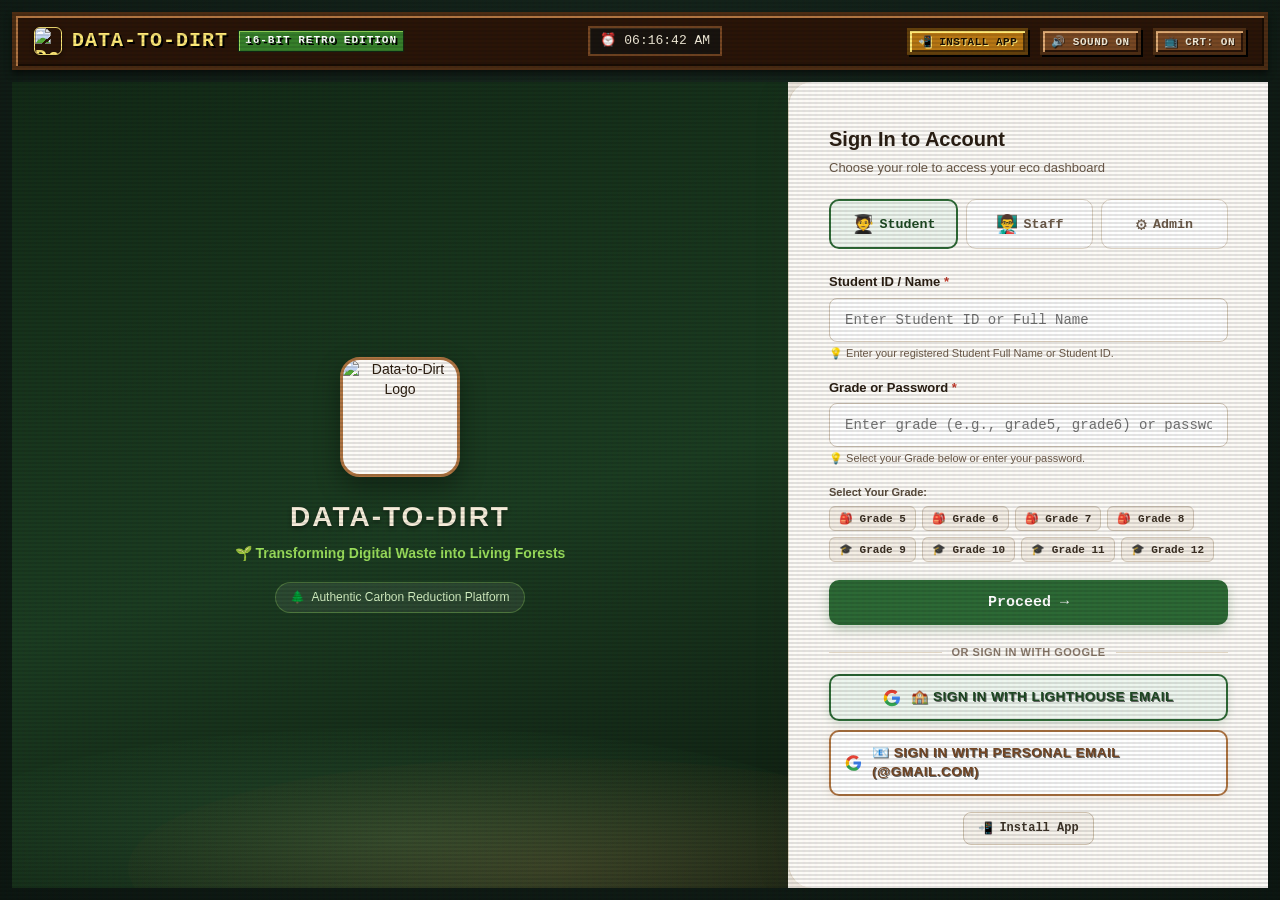
==== commit 71d9b692: "Fix device physical deletion with recursive handle indexing, teacher credential elevation, and analy" ====
--- a/src/ui/index.html
+++ b/src/ui/index.html
@@ -39,7 +39,7 @@
     };
 
     // Automatic cache busting & version synchronization
-    const APP_VERSION = 'v=1.8.9';
+    const APP_VERSION = 'v=1.9.0';
     try {
       if (localStorage.getItem('d2d_cached_build') !== APP_VERSION) {
         if ('caches' in window) {
@@ -74,9 +74,9 @@
   </script>
 
   <!-- Retro Pixel-Art Stylesheets -->
-  <link rel="stylesheet" href="css/retro_base.css?v=1.8.9" />
-  <link rel="stylesheet" href="css/stardew.css?v=1.8.9" />
-  <link rel="stylesheet" href="css/animations.css?v=1.8.9" />
+  <link rel="stylesheet" href="css/retro_base.css?v=1.9.0" />
+  <link rel="stylesheet" href="css/stardew.css?v=1.9.0" />
+  <link rel="stylesheet" href="css/animations.css?v=1.9.0" />
 </head>
 <body>
 
@@ -155,15 +155,15 @@
   <script async defer src="https://accounts.google.com/gsi/client"></script>
 
   <!-- Core JavaScript Modules (Zero external CDN/npm dependencies) -->
-  <script src="js/audio.js?v=1.8.9"></script>
-  <script src="js/particles.js?v=1.8.9"></script>
-  <script src="js/tree.js?v=1.8.9"></script>
-  <script src="js/views/login.js?v=1.8.9"></script>
-  <script src="js/views/student.js?v=1.8.9"></script>
-  <script src="js/views/teacher.js?v=1.8.9"></script>
-  <script src="js/views/admin.js?v=1.8.9"></script>
-  <script src="js/views/analytics.js?v=1.8.9"></script>
-  <script src="js/app.js?v=1.8.9"></script>
+  <script src="js/audio.js?v=1.9.0"></script>
+  <script src="js/particles.js?v=1.9.0"></script>
+  <script src="js/tree.js?v=1.9.0"></script>
+  <script src="js/views/login.js?v=1.9.0"></script>
+  <script src="js/views/student.js?v=1.9.0"></script>
+  <script src="js/views/teacher.js?v=1.9.0"></script>
+  <script src="js/views/admin.js?v=1.9.0"></script>
+  <script src="js/views/analytics.js?v=1.9.0"></script>
+  <script src="js/app.js?v=1.9.0"></script>
 
   <!-- Cloudflare Web Analytics -->
   <script defer src='https://static.cloudflareinsights.com/beacon.min.js' data-cf-beacon='{"token": "e6109200065b45a5a014b35a0fa142c4", "spa": true}'></script>
